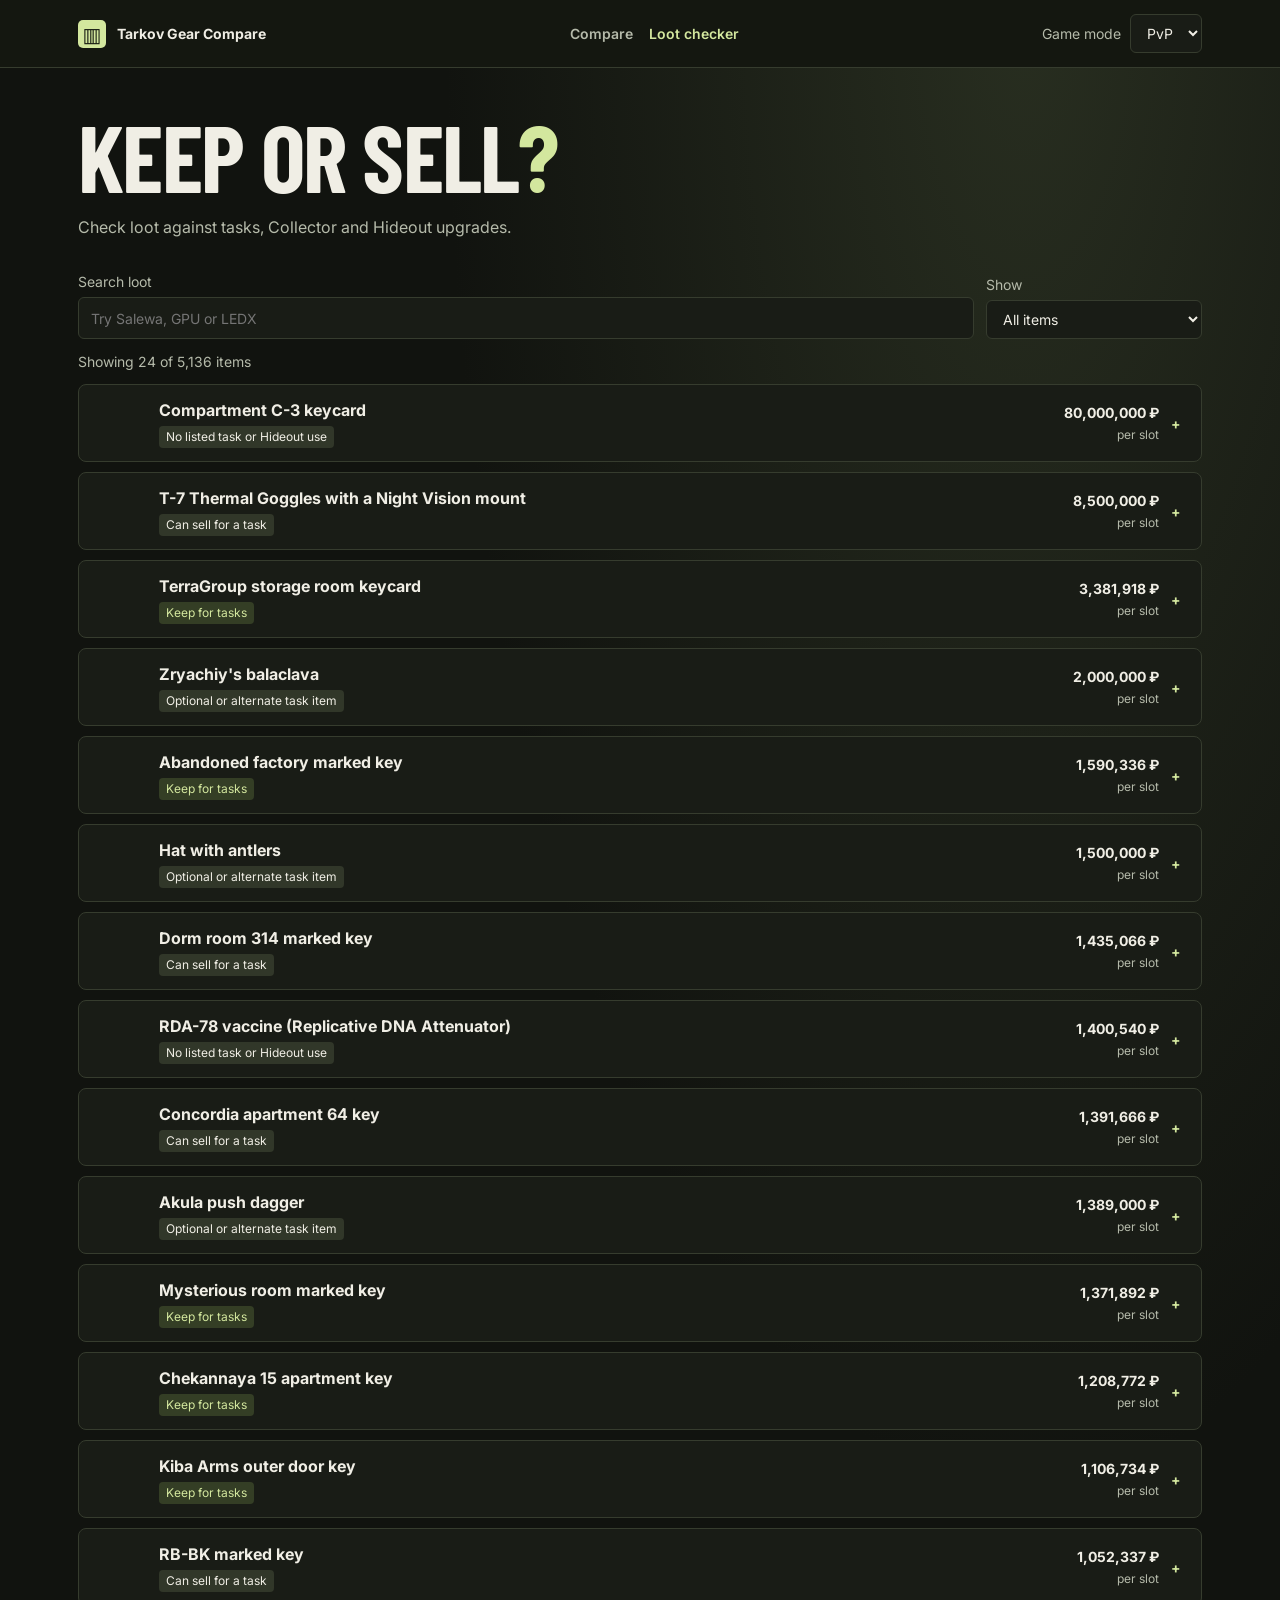
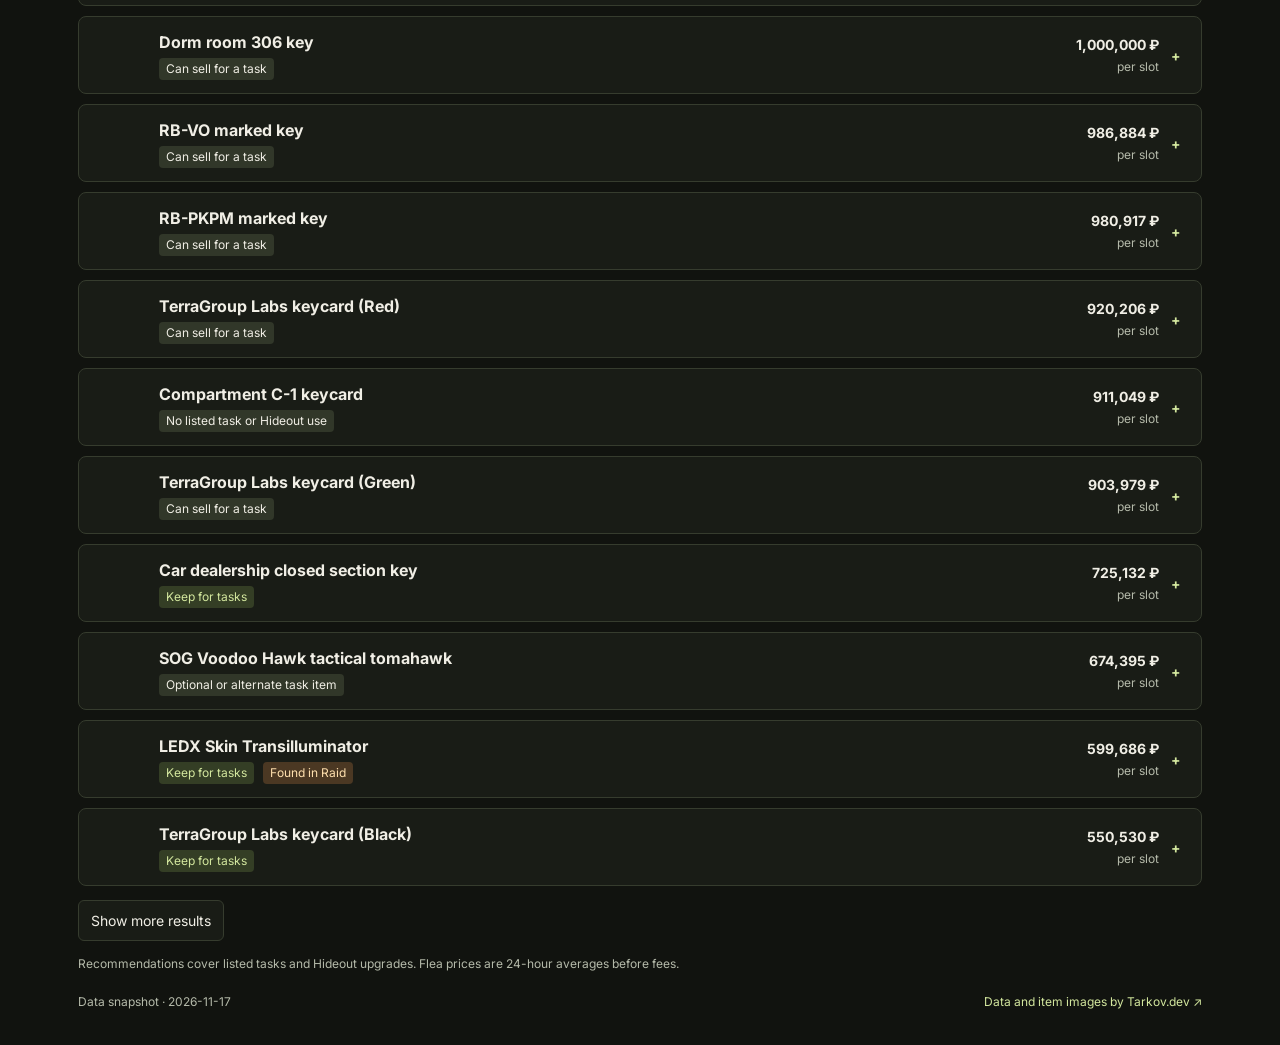
==== loot.html @ 2c39f1ac "Add weapon comparison and loot requirements checker" ====
<!doctype html>
<html lang="en">
<head>
<meta charset="utf-8">
<meta name="viewport" content="width=device-width, initial-scale=1">
<meta name="description" content="Check which Escape from Tarkov loot to keep for tasks, Collector and Hideout upgrades.">
<title>Tarkov Loot Checker</title>
<link rel="stylesheet" href="style.css">
<script defer src="data.js"></script>
<script defer src="loot.js"></script>
</head>
<body>
<header><div class="wrap top"><span class="brand"><span class="mark" aria-hidden="true">▥</span> Tarkov Gear Compare</span><div class="view-links"><a id="compare-link" href="./">Compare</a><a href="loot.html" aria-current="page">Loot checker</a></div><label class="mode">Game mode <select id="mode"><option value="pvp">PvP</option><option value="pve">PvE</option></select></label></div></header>
<main class="wrap">
<section class="intro"><h1>Keep or sell<span>?</span></h1><p>Check loot against tasks, Collector and Hideout upgrades.</p></section>
<div class="loot-controls">
<label>Search loot <input id="loot-search" type="search" placeholder="Try Salewa, GPU or LEDX" autocomplete="off"></label>
<label>Show <select id="loot-filter"><option value="all">All items</option><option value="needed">Keep</option><option value="fir">Found in Raid needed</option><option value="kappa">Collector / Kappa</option><option value="hideout">Hideout</option><option value="sell">No remaining requirement</option></select></label>
</div>
<div class="toolbar"><p id="status" role="status">Loading loot…</p></div>
<section id="loot-results" aria-label="Loot search results"></section>
<button id="more" type="button" hidden>Show more results</button>
<p class="sub loot-note">Recommendations cover listed tasks and Hideout upgrades. Flea prices are 24-hour averages before fees.</p>
</main>
<footer class="wrap"><span id="snapshot"></span><a href="https://tarkov.dev/api/">Data and item images by Tarkov.dev ↗</a></footer>
</body>
</html>
---- style.css ----
@import url('https://fonts.googleapis.com/css2?family=Barlow+Condensed:wght@600;700&family=Inter:wght@400;500;600;700&display=swap');
:root{color-scheme:dark;--bg:#11130f;--panel:#191c16;--line:#363c2e;--text:#f0eee5;--muted:#b5baaa;--lime:#d3e79e;--winner:#272f1e}
*{box-sizing:border-box}
body{margin:0;background:radial-gradient(ellipse at 80% 0%,#282e20 0%,transparent 40%),var(--bg);color:var(--text);font:14px/1.5 Inter,system-ui,sans-serif}
.wrap{max-width:1180px;margin:auto;padding-inline:28px}
header{border-bottom:1px solid var(--line);background:#141710}
.top,footer,.toolbar{display:flex;align-items:center;justify-content:space-between;gap:12px}
.top{min-height:67px}
.brand{font-weight:700;display:flex;align-items:center;gap:11px}
.mark{display:grid;place-items:center;color:#181d12;background:var(--lime);width:28px;height:28px;border-radius:5px;font-size:20px}
.mode{color:var(--muted);display:flex;gap:9px;align-items:center}
button,input,select{font:inherit}
button,select,input[type=search]{background:var(--panel);color:var(--text);border:1px solid var(--line);border-radius:6px;padding:9px 12px}
button,select{cursor:pointer}
:focus-visible{outline:2px solid var(--lime);outline-offset:3px}
.intro{padding:44px 0 32px}
h1,h2{font-family:'Barlow Condensed','Arial Narrow',Inter,sans-serif;margin:0}
h1{font-size:clamp(56px,9vw,94px);line-height:.93;text-transform:uppercase;letter-spacing:-.018em}
h1 span{color:var(--lime)}
.intro p{font-size:16px;color:var(--muted);margin:16px 0 0}
nav{display:flex;gap:8px;flex-wrap:wrap;border-bottom:1px solid var(--line);padding-bottom:18px}
nav button[aria-pressed=true]{color:#181d12;background:var(--lime);border-color:var(--lime);font-weight:700}
.toolbar{padding:12px 0;color:var(--muted)}
.toolbar p{margin:0}
.toolbar label{white-space:nowrap;cursor:pointer}
input[type=checkbox]{accent-color:var(--lime);vertical-align:middle}
.comparison{overflow-x:auto;border:1px solid var(--line);border-radius:10px;background:var(--panel)}
table{width:100%;min-width:730px;table-layout:fixed;border-collapse:separate;border-spacing:0;text-align:left}
th,td{border-right:1px solid var(--line);border-bottom:1px solid var(--line);padding:10px 15px;vertical-align:top;overflow-wrap:anywhere}
th:last-child,td:last-child{border-right:none}
tbody tr:last-child>*{border-bottom:none}
th:first-child{width:154px;color:var(--muted);font-weight:500}
thead th{padding:15px;background:#1c2018}
thead th:first-child{vertical-align:bottom}
td.best{background:var(--winner);color:var(--lime);font-weight:700}
.pick{position:relative}
.pick > input{width:100%;padding-right:10px;background:#12160f}
.results{position:absolute;z-index:2;top:100%;left:0;right:0;max-height:210px;overflow:auto;background:#202519;border:1px solid #586248;border-radius:6px;box-shadow:0 12px 28px #0009}
.results button{display:block;text-align:left;width:100%;font-size:12px;border:0;border-bottom:1px solid var(--line);border-radius:0}
.results button:hover,.results button:focus{background:var(--winner);color:var(--lime)}
.results p{margin:8px;font-size:12px;color:var(--muted)}
.item{min-height:177px;padding-top:8px;display:flex;flex-direction:column;align-items:flex-start;justify-content:flex-end;gap:5px}
.item img{align-self:center;width:100%;height:95px;object-fit:contain;margin:5px 0}
.item h2{font-size:22px;line-height:1.05}
.item a,footer a{color:var(--lime);text-decoration:none;font-size:12px}
.item a:hover,footer a:hover{text-decoration:underline}
.item small,.sub{color:var(--muted);font-size:12px}
footer{color:var(--muted);font-size:12px;padding-block:20px 34px}
@media(max-width:600px){.wrap{padding-inline:14px}.intro{padding-top:32px}th:first-child{width:110px}table{min-width:670px}.toolbar{font-size:12px} footer{align-items:flex-start;flex-direction:column}}

.view-links{display:flex;gap:16px;align-items:center}
.view-links a{color:var(--muted);text-decoration:none;font-weight:600;white-space:nowrap}
.view-links a[aria-current=page],.view-links a:hover{color:var(--lime)}
.loot-controls{display:flex;gap:12px;flex-wrap:wrap;align-items:end}
.loot-controls label{display:grid;gap:5px;color:var(--muted)}
.loot-controls label:first-child{flex:1;min-width:min(280px,100%)}
.loot-controls input{width:100%;min-height:42px}
#loot-results{display:grid;gap:10px}
.loot-item{background:var(--panel);border:1px solid var(--line);border-radius:8px}
.loot-item summary{cursor:pointer;list-style:none;display:grid;grid-template-columns:52px minmax(0,1fr) auto 14px;align-items:center;gap:12px;padding:13px 16px}
.loot-item summary::-webkit-details-marker{display:none}
.loot-item summary::after{content:"+";color:var(--lime);font-weight:700}
.loot-item[open] summary::after{content:"−"}
.loot-item[open] summary{border-bottom:1px solid var(--line)}
.loot-icon{width:52px;height:44px;object-fit:contain}
.loot-title{display:block;font-size:16px;font-weight:700}
.loot-meta{display:flex;gap:5px 9px;align-items:center;flex-wrap:wrap;margin-top:4px}
.badge{display:inline-block;padding:2px 7px;border-radius:4px;background:#313729;color:var(--text);font-size:12px}
.badge.keep{background:#343e25;color:var(--lime)}
.badge.fir{background:#4b3823;color:#ffe0ae}
.loot-price{text-align:right;white-space:nowrap}
.loot-price strong{display:block}
.loot-details{padding:12px 16px 16px}
.loot-details a{color:var(--lime)}
.loot-detail-prices{display:flex;flex-wrap:wrap;gap:8px 22px;margin-bottom:8px;font-size:13px}
.need{display:grid;grid-template-columns:minmax(0,1fr) auto;gap:8px;padding:9px 0;border-bottom:1px solid var(--line)}
.need:last-child{border-bottom:0}
.need p{margin:0}
.need label{white-space:nowrap;font-size:12px;align-self:center}
.need.done .need-name{opacity:.65}
#more{margin-top:14px}
.loot-note{margin:14px 0 0}
@media(max-width:620px){
  .top{flex-wrap:wrap;gap:10px;padding-block:9px}
  .brand{flex:1 0 100%}
  .loot-item summary{grid-template-columns:42px minmax(0,1fr) auto 10px;gap:8px;padding-inline:10px}
  .loot-icon{width:42px}
  .loot-price strong{font-size:12px}
  .loot-title{font-size:14px}
  .need{grid-template-columns:1fr}
}
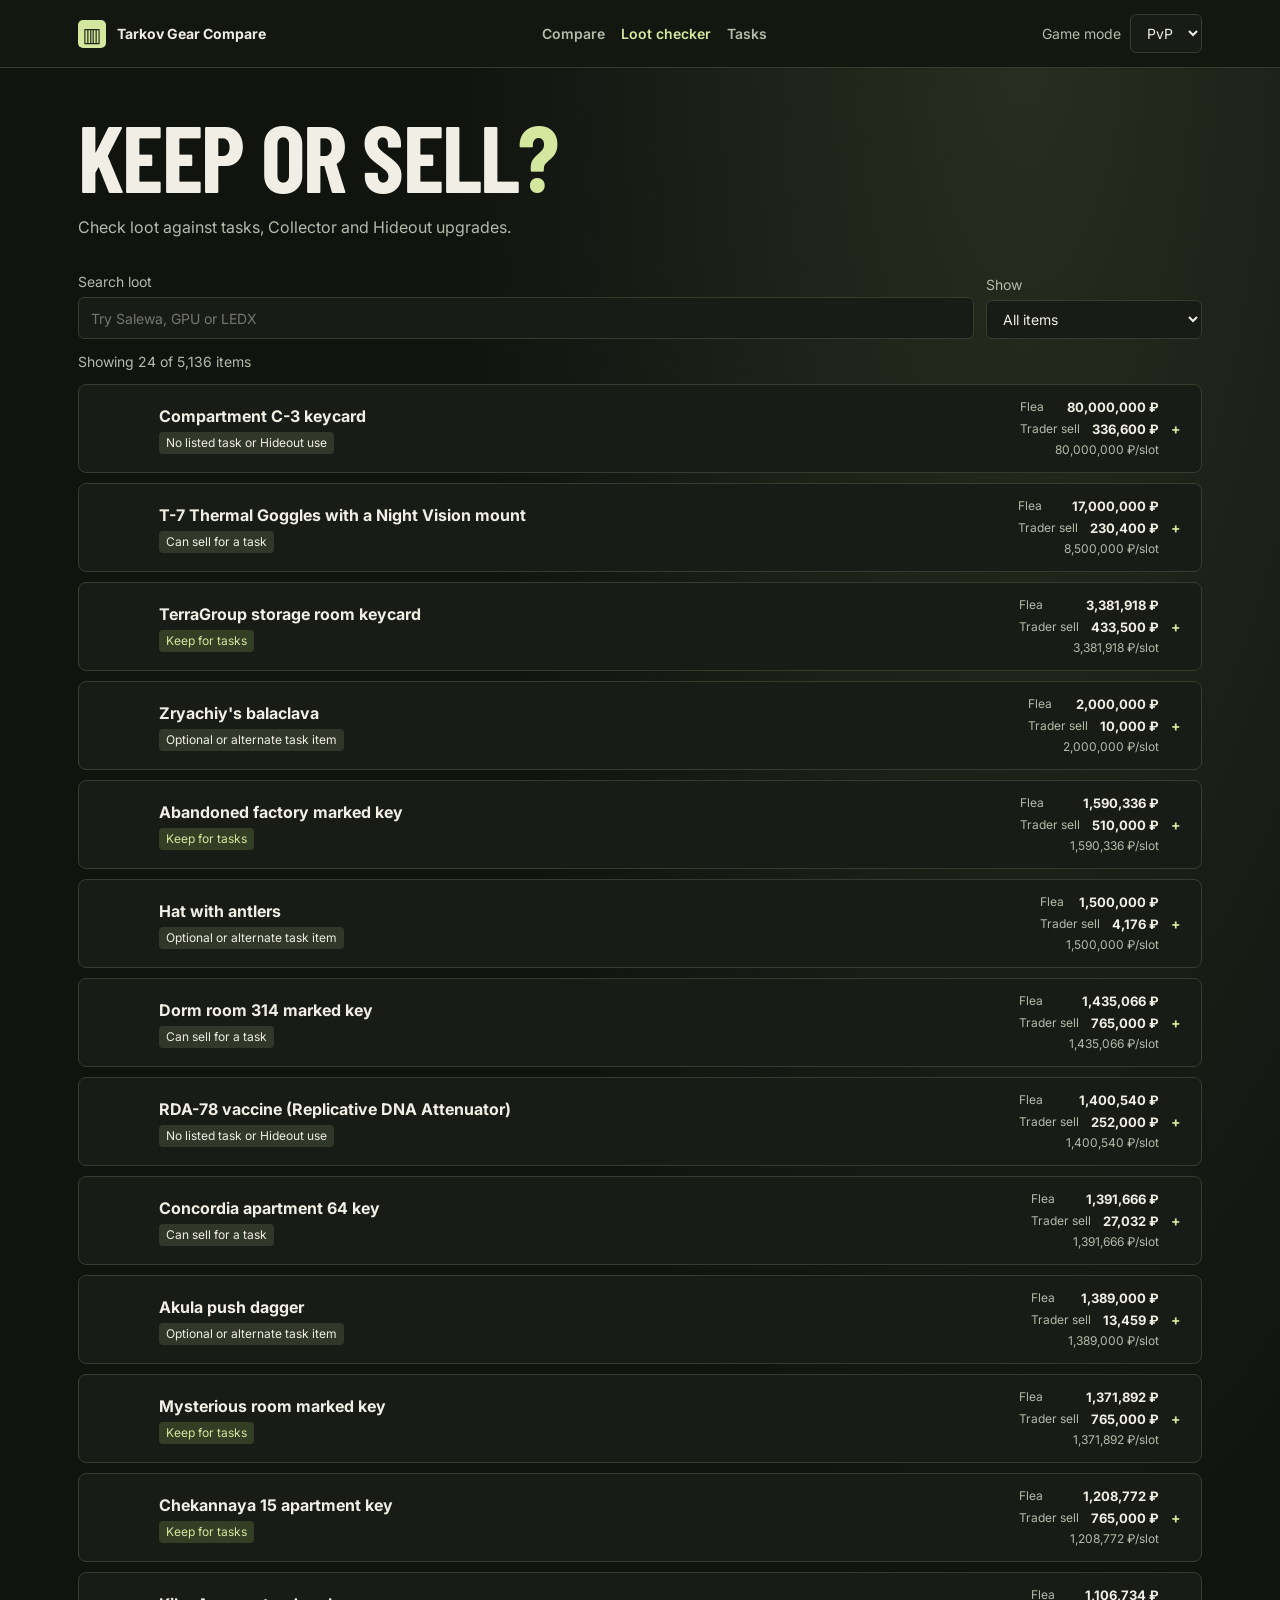
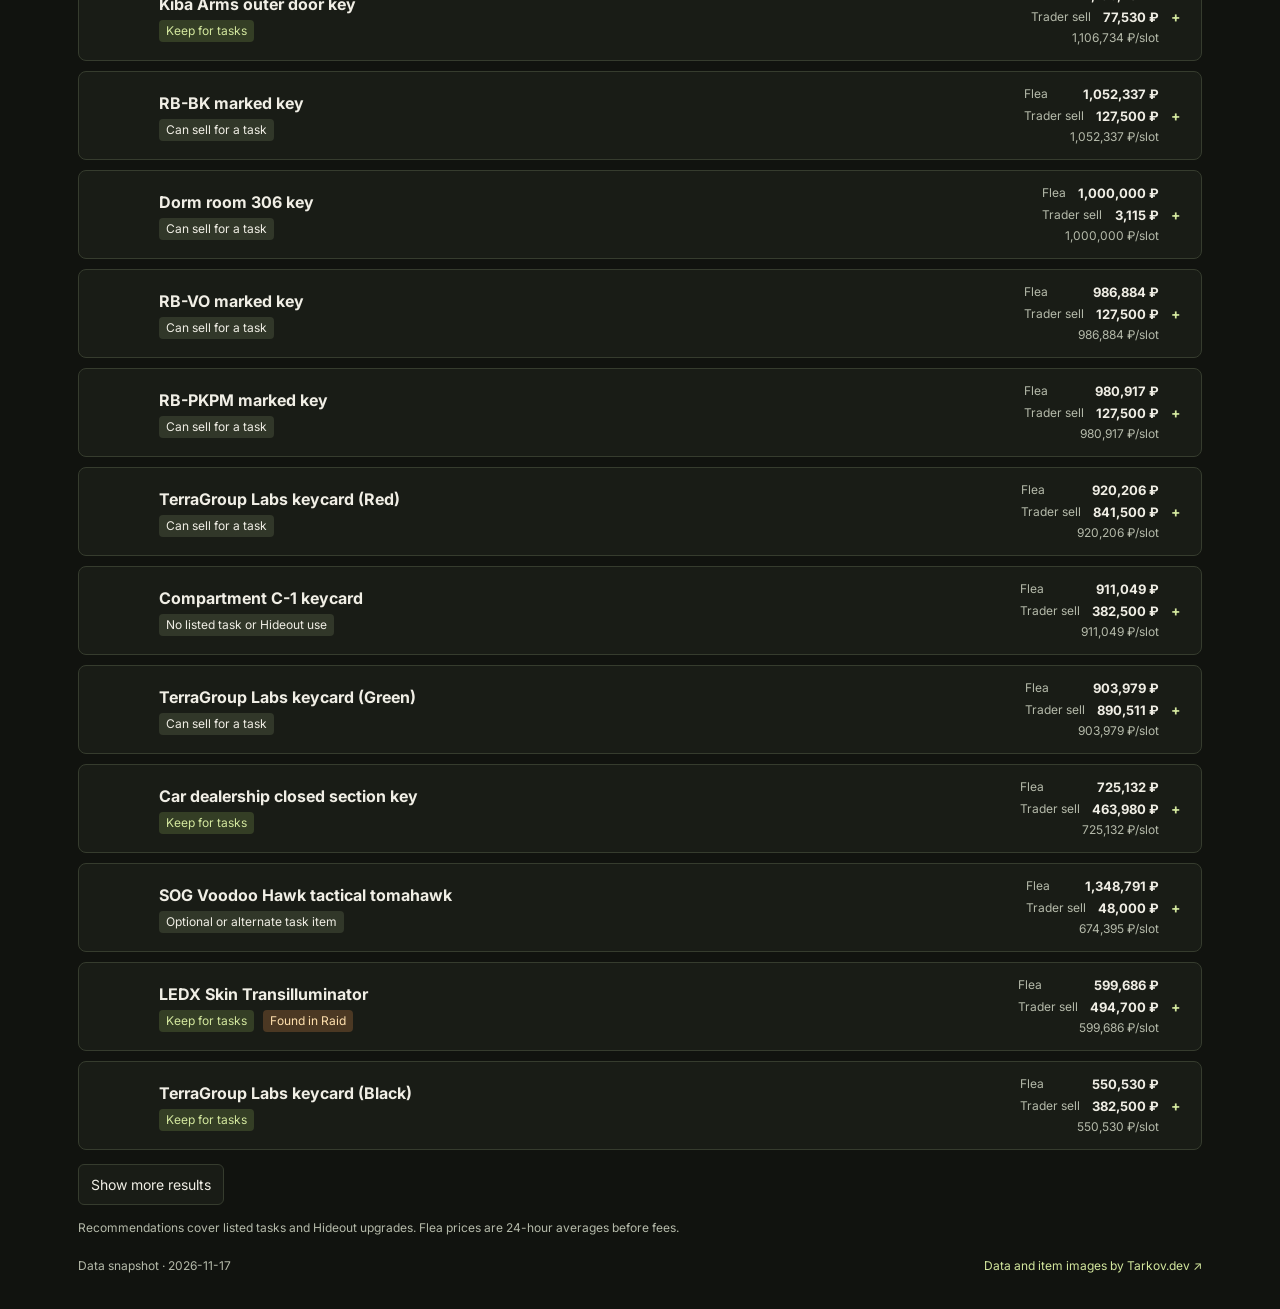
==== commit 890dfcf0: "Add task checklist and show both loot prices" ====
--- a/loot.html
+++ b/loot.html
@@ -7,10 +7,11 @@
 <title>Tarkov Loot Checker</title>
 <link rel="stylesheet" href="style.css">
 <script defer src="data.js"></script>
+<script defer src="progress.js"></script>
 <script defer src="loot.js"></script>
 </head>
 <body>
-<header><div class="wrap top"><span class="brand"><span class="mark" aria-hidden="true">▥</span> Tarkov Gear Compare</span><div class="view-links"><a id="compare-link" href="./">Compare</a><a href="loot.html" aria-current="page">Loot checker</a></div><label class="mode">Game mode <select id="mode"><option value="pvp">PvP</option><option value="pve">PvE</option></select></label></div></header>
+<header><div class="wrap top"><span class="brand"><span class="mark" aria-hidden="true">▥</span> Tarkov Gear Compare</span><div class="view-links"><a id="compare-link" href="./">Compare</a><a href="loot.html" aria-current="page">Loot checker</a><a id="tasks-link" href="tasks.html">Tasks</a></div><label class="mode">Game mode <select id="mode"><option value="pvp">PvP</option><option value="pve">PvE</option></select></label></div></header>
 <main class="wrap">
 <section class="intro"><h1>Keep or sell<span>?</span></h1><p>Check loot against tasks, Collector and Hideout upgrades.</p></section>
 <div class="loot-controls">
--- a/style.css
+++ b/style.css
@@ -89,3 +89,18 @@
   .loot-title{font-size:14px}
   .need{grid-template-columns:1fr}
 }
+.loot-price{display:grid;gap:2px}
+.loot-price-line{display:flex;justify-content:space-between;gap:12px}
+.loot-price-line strong{font-size:13px}
+#task-list{padding:0;margin:0;list-style:none;display:grid;gap:6px}
+.task-row{display:grid;grid-template-columns:auto minmax(0,1fr) auto;gap:12px;align-items:start;background:var(--panel);border:1px solid var(--line);border-radius:7px;padding:11px 14px}
+.task-row > input{margin:4px 0 0;width:17px;height:17px}
+.task-name{font-weight:700;cursor:pointer}
+.task-row.done .task-name{color:var(--muted);text-decoration:line-through}
+.task-row p{margin:2px 0 0}
+.task-wiki{font-size:12px;color:var(--lime);white-space:nowrap}
+@media(max-width:620px){
+  .view-links{gap:11px;flex-wrap:wrap}
+  .loot-price-line{gap:5px}
+  .loot-price-line .sub,.loot-price-line strong{font-size:11px}
+}
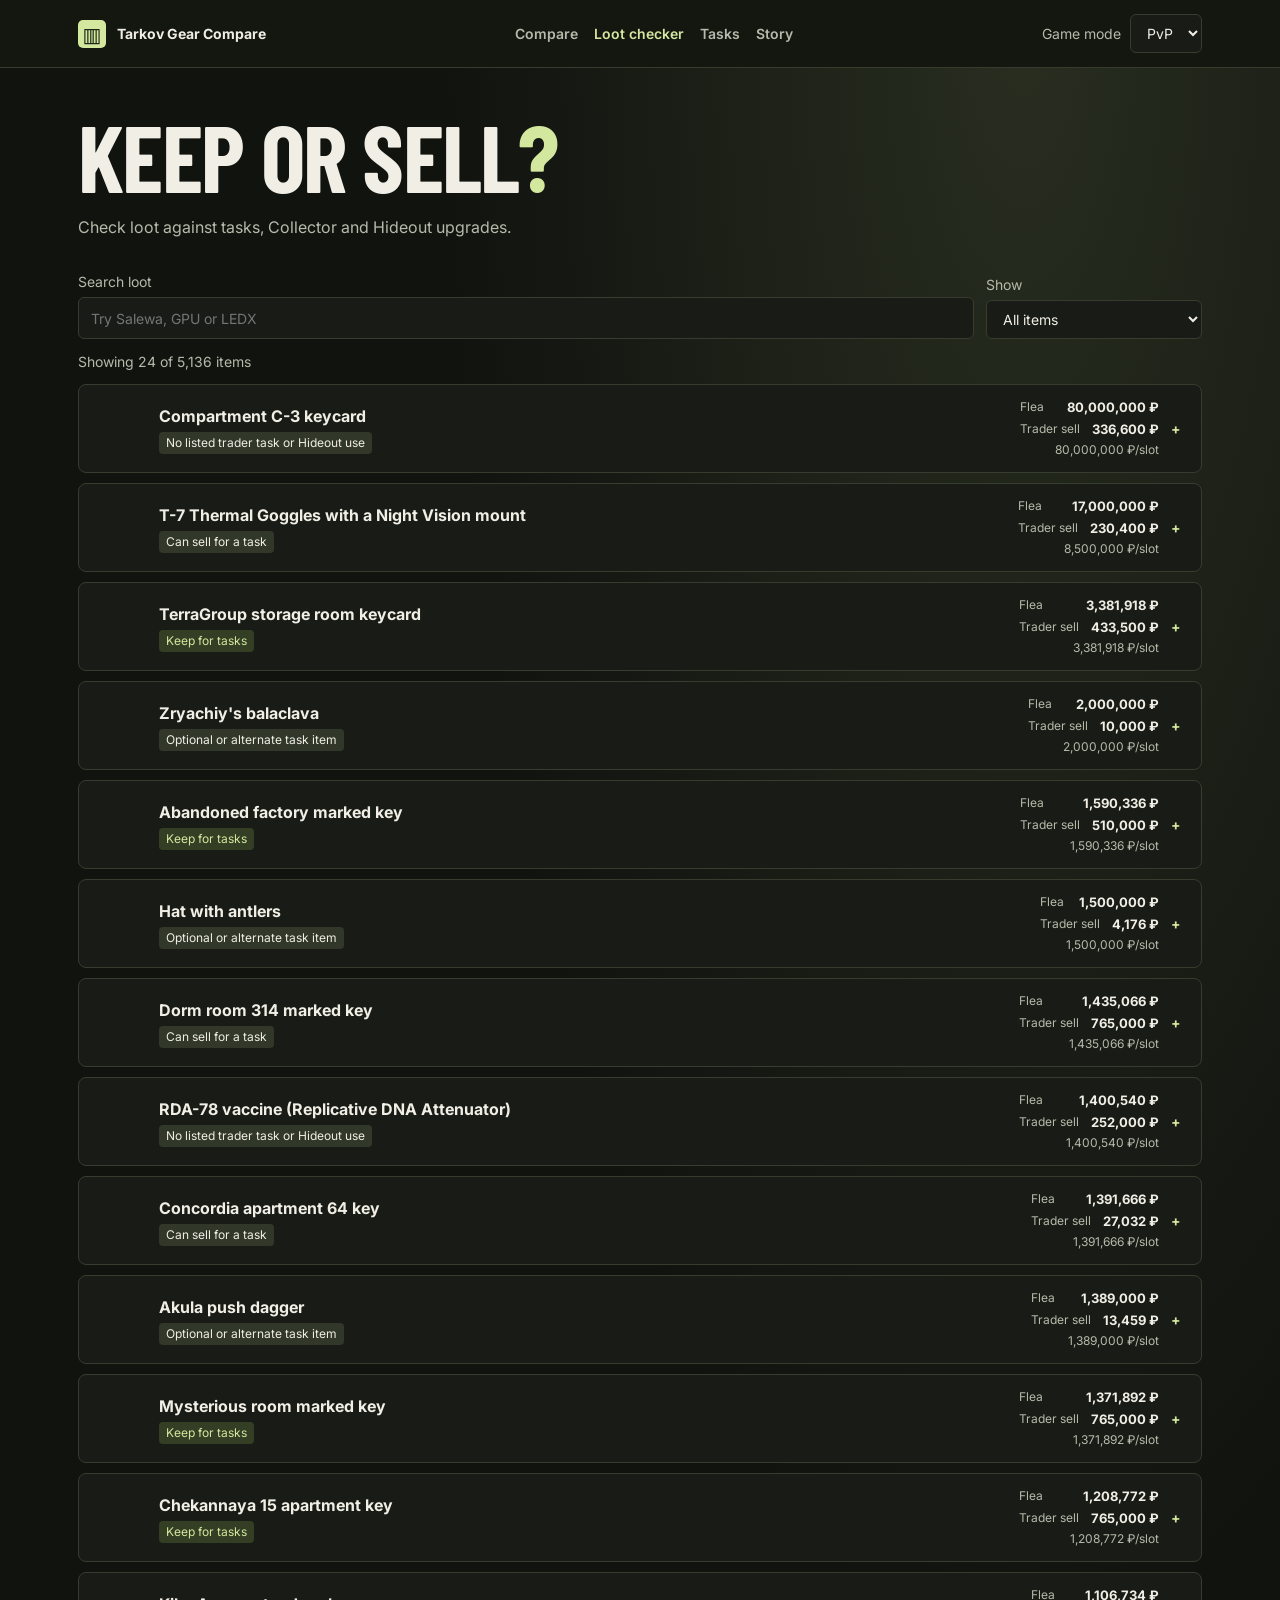
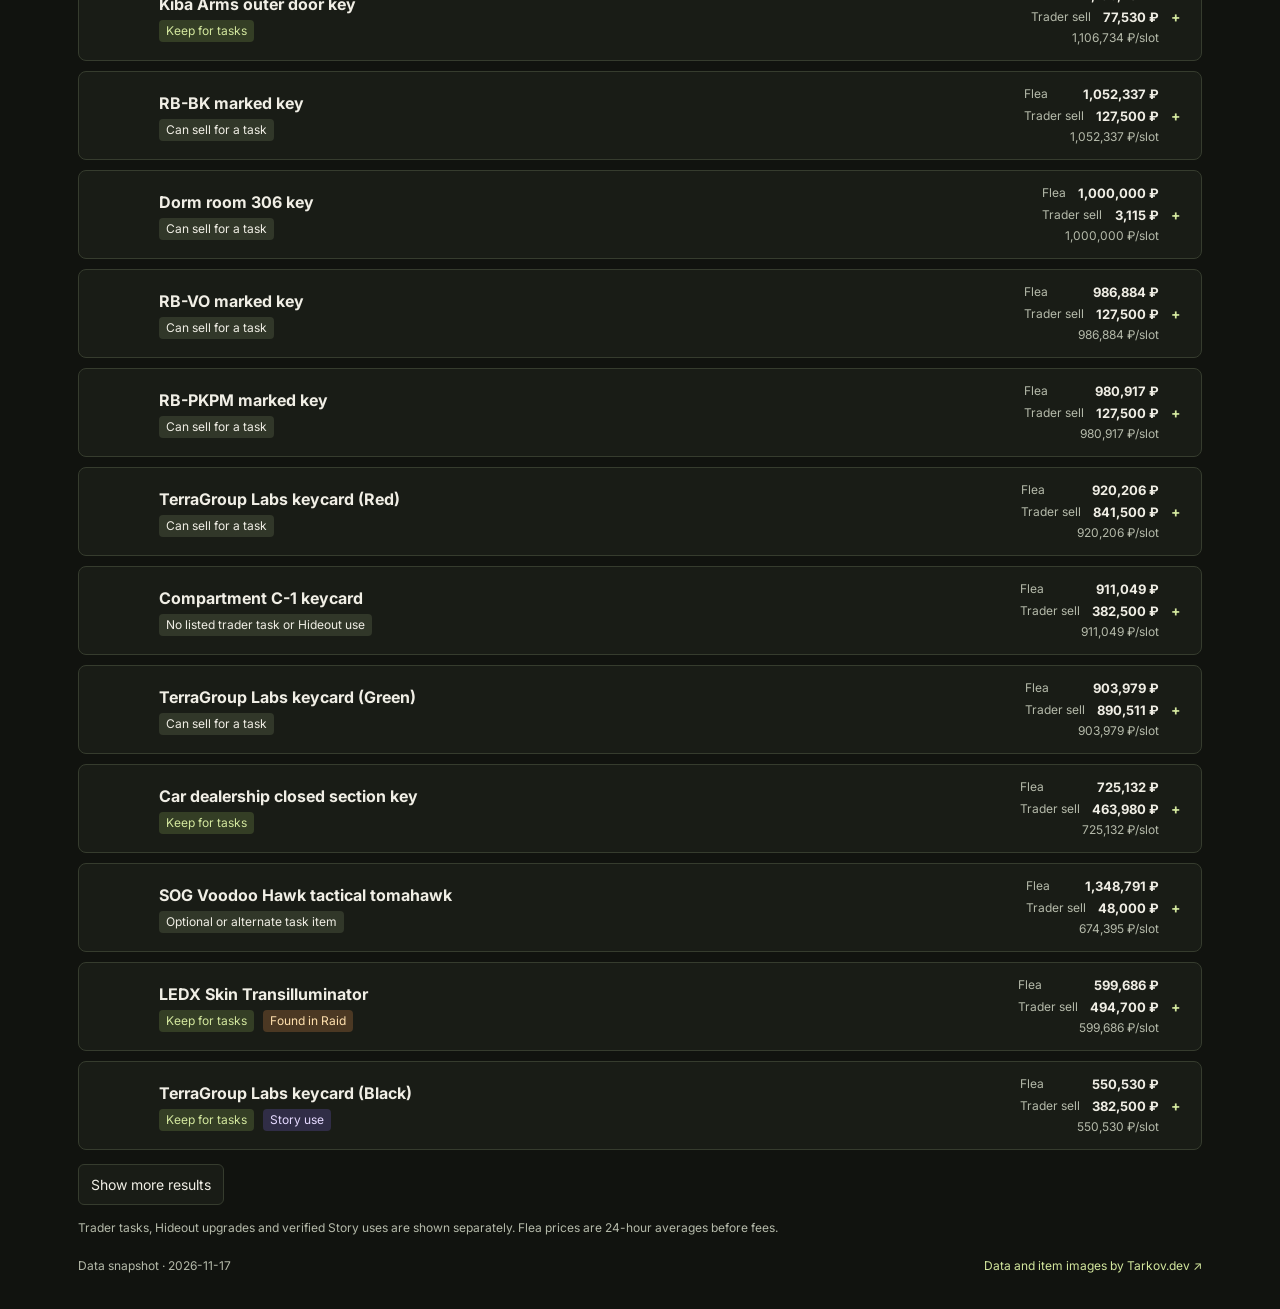
==== commit 3a42c5b1: "Separate story chapters and account for trader loyalty gates" ====
--- a/loot.html
+++ b/loot.html
@@ -5,23 +5,23 @@
 <meta name="viewport" content="width=device-width, initial-scale=1">
 <meta name="description" content="Check which Escape from Tarkov loot to keep for tasks, Collector and Hideout upgrades.">
 <title>Tarkov Loot Checker</title>
-<link rel="stylesheet" href="style.css">
+<link rel="stylesheet" href="style.css?v=3">
 <script defer src="data.js"></script>
 <script defer src="progress.js"></script>
-<script defer src="loot.js"></script>
+<script defer src="loot.js?v=3"></script>
 </head>
 <body>
-<header><div class="wrap top"><span class="brand"><span class="mark" aria-hidden="true">▥</span> Tarkov Gear Compare</span><div class="view-links"><a id="compare-link" href="./">Compare</a><a href="loot.html" aria-current="page">Loot checker</a><a id="tasks-link" href="tasks.html">Tasks</a></div><label class="mode">Game mode <select id="mode"><option value="pvp">PvP</option><option value="pve">PvE</option></select></label></div></header>
+<header><div class="wrap top"><span class="brand"><span class="mark" aria-hidden="true">▥</span> Tarkov Gear Compare</span><div class="view-links"><a id="compare-link" href="./">Compare</a><a href="loot.html" aria-current="page">Loot checker</a><a id="tasks-link" href="tasks.html">Tasks</a><a id="story-link" href="story.html?mode=pve">Story</a></div><label class="mode">Game mode <select id="mode"><option value="pvp">PvP</option><option value="pve">PvE</option></select></label></div></header>
 <main class="wrap">
 <section class="intro"><h1>Keep or sell<span>?</span></h1><p>Check loot against tasks, Collector and Hideout upgrades.</p></section>
 <div class="loot-controls">
 <label>Search loot <input id="loot-search" type="search" placeholder="Try Salewa, GPU or LEDX" autocomplete="off"></label>
-<label>Show <select id="loot-filter"><option value="all">All items</option><option value="needed">Keep</option><option value="fir">Found in Raid needed</option><option value="kappa">Collector / Kappa</option><option value="hideout">Hideout</option><option value="sell">No remaining requirement</option></select></label>
+<label>Show <select id="loot-filter"><option value="all">All items</option><option value="needed">Keep</option><option value="fir">Found in Raid needed</option><option value="kappa">Collector / Kappa</option><option value="hideout">Hideout</option><option value="story">Story uses</option><option value="sell">No remaining requirement</option></select></label>
 </div>
 <div class="toolbar"><p id="status" role="status">Loading loot…</p></div>
 <section id="loot-results" aria-label="Loot search results"></section>
 <button id="more" type="button" hidden>Show more results</button>
-<p class="sub loot-note">Recommendations cover listed tasks and Hideout upgrades. Flea prices are 24-hour averages before fees.</p>
+<p class="sub loot-note">Trader tasks, Hideout upgrades and verified Story uses are shown separately. Flea prices are 24-hour averages before fees.</p>
 </main>
 <footer class="wrap"><span id="snapshot"></span><a href="https://tarkov.dev/api/">Data and item images by Tarkov.dev ↗</a></footer>
 </body>
--- a/style.css
+++ b/style.css
@@ -92,15 +92,11 @@
 .loot-price{display:grid;gap:2px}
 .loot-price-line{display:flex;justify-content:space-between;gap:12px}
 .loot-price-line strong{font-size:13px}
-#task-list{padding:0;margin:0;list-style:none;display:grid;gap:6px}
-.task-row{display:grid;grid-template-columns:auto minmax(0,1fr) auto;gap:12px;align-items:start;background:var(--panel);border:1px solid var(--line);border-radius:7px;padding:11px 14px}
-.task-row > input{margin:4px 0 0;width:17px;height:17px}
-.task-name{font-weight:700;cursor:pointer}
-.task-row.done .task-name{color:var(--muted);text-decoration:line-through}
-.task-row p{margin:2px 0 0}
-.task-wiki{font-size:12px;color:var(--lime);white-space:nowrap}
 @media(max-width:620px){
   .view-links{gap:11px;flex-wrap:wrap}
   .loot-price-line{gap:5px}
   .loot-price-line .sub,.loot-price-line strong{font-size:11px}
 }
+.story-badge { background: #302d46; color: #e5d9ff; }
+.loot-story { margin-top: 14px; border-top: 1px solid var(--line); }
+.loot-story h3 { margin: 9px 0 3px; font-size: 14px; }
